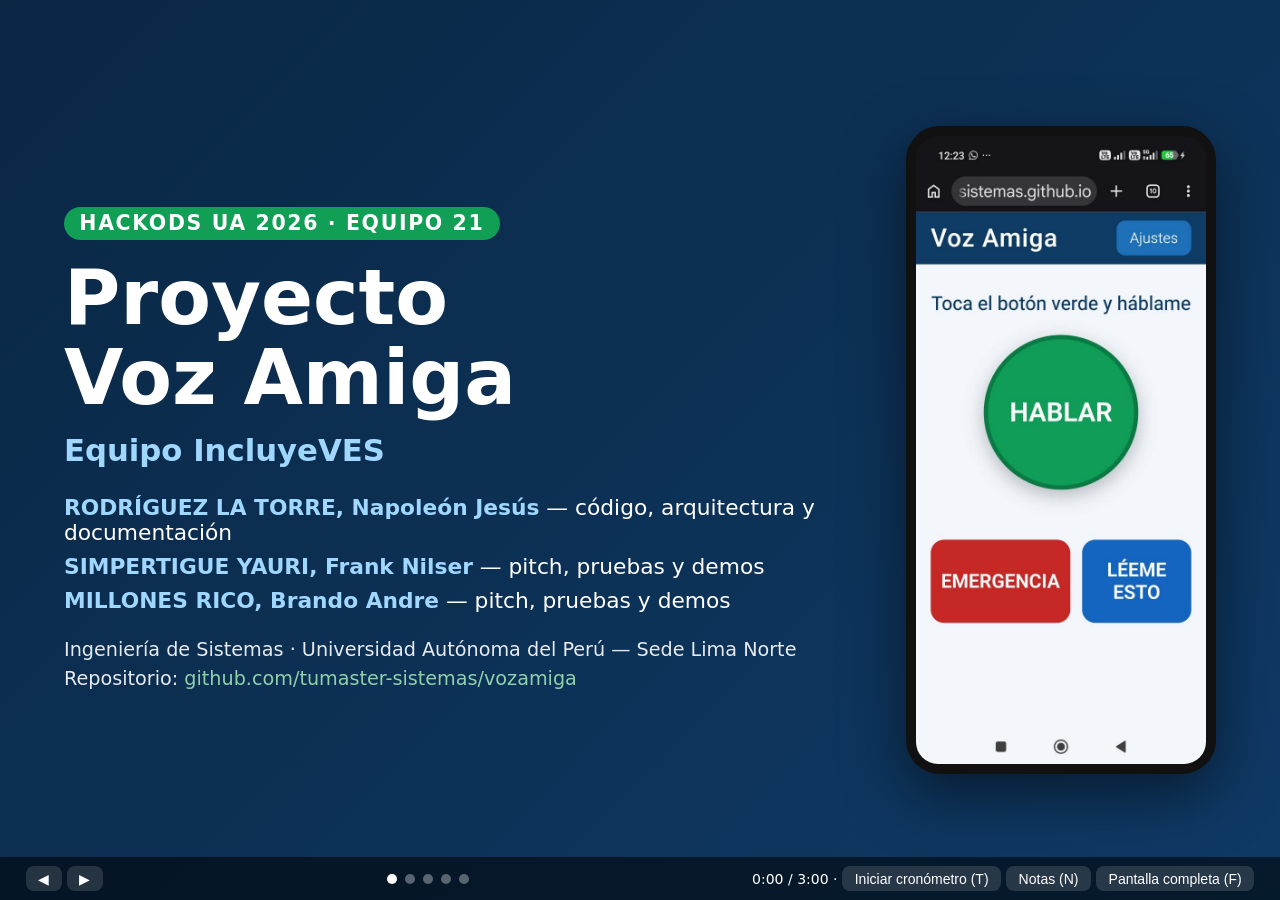
==== pitch-vozamiga.html @ fbb9a9b3 "feat: agregar pitch de VozAmiga de 5 diapositivas" ====
<!doctype html>
<html lang="es">
<head>
<meta charset="utf-8">
<meta name="viewport" content="width=device-width,initial-scale=1">
<title>VozAmiga — Pitch Equipo 21 IncluyeVES</title>
<style>
:root{--navy:#0f3a66;--navy2:#0a2744;--green:#119f55;--blue:#1565c0;--red:#c62828;--bg:#f2f6fc;--ink:#10253f}
*{box-sizing:border-box;margin:0;padding:0}
html,body{height:100%;background:#000;font-family:"Segoe UI",Roboto,system-ui,sans-serif;color:var(--ink);overflow:hidden}
.deck{position:relative;width:100vw;height:100vh}
.slide{position:absolute;inset:0;display:none;padding:4vh 5vw;flex-direction:column;justify-content:center}
.slide.active{display:flex;animation:in .4s ease}
@keyframes in{from{opacity:0;transform:translateY(8px)}to{opacity:1;transform:none}}
.dark{background:linear-gradient(135deg,var(--navy2),var(--navy));color:#fff}
.light{background:var(--bg)}
h1{font-size:clamp(34px,6vw,84px);line-height:1.05;font-weight:800}
h2{font-size:clamp(28px,4.4vw,60px);line-height:1.12;font-weight:800}
.tag{display:inline-block;background:var(--green);color:#fff;font-weight:700;letter-spacing:.08em;padding:.5vh 1.2vw;border-radius:999px;font-size:clamp(14px,1.6vw,22px)}
.row{display:flex;gap:4vw;align-items:center;justify-content:center}
.col{flex:1}
/* slide 1 */
.s1 .phone{height:72vh;border-radius:34px;border:10px solid #111;box-shadow:0 20px 60px rgba(0,0,0,.5);background:#111}
.s1 .phone img{height:100%;display:block;border-radius:22px}
.team{margin-top:3vh;display:grid;gap:1vh;font-size:clamp(14px,1.7vw,24px)}
.team b{color:#9fd7ff}
.meta{margin-top:2.5vh;font-size:clamp(13px,1.5vw,21px);opacity:.9;line-height:1.5}
.meta a{color:#9fe3b6;text-decoration:none}
/* slide 2 */
.photo{position:relative;width:100%;height:68vh;border-radius:20px;overflow:hidden;background:#d9e3f0;box-shadow:0 14px 40px rgba(16,37,63,.25);cursor:pointer;display:flex;align-items:center;justify-content:center;text-align:center}
.photo img{position:absolute;inset:0;width:100%;height:100%;object-fit:cover;display:none}
.photo.has img{display:block}
.photo .ph{padding:4vw;color:#33506f;font-size:clamp(14px,1.6vw,22px)}
.photo.has .ph{display:none}
.photo input{display:none}
.hl{color:var(--red)}
.pill{display:inline-block;margin-top:2.5vh;background:var(--navy);color:#fff;padding:1vh 1.6vw;border-radius:14px;font-weight:700;font-size:clamp(16px,2vw,28px)}
/* slide 3 */
.stack{display:grid;grid-template-columns:repeat(3,1fr);gap:2vw;margin:4vh 0 3vh}
.card{background:#fff;color:var(--ink);border-radius:18px;padding:2.2vh 1.6vw;text-align:center;box-shadow:0 8px 24px rgba(0,0,0,.25)}
.card .big{font-size:clamp(20px,2.6vw,38px);font-weight:800;color:var(--navy)}
.card .sm{font-size:clamp(13px,1.4vw,20px);opacity:.75;margin-top:.5vh}
.lang h3{font-size:clamp(16px,1.8vw,26px);margin-bottom:1.4vh;font-weight:600}
.bar{display:flex;height:4vh;border-radius:10px;overflow:hidden;font-weight:700;font-size:clamp(12px,1.4vw,20px)}
.bar div{display:flex;align-items:center;justify-content:center;color:#fff}
.legend{display:flex;gap:3vw;margin-top:1.2vh;font-size:clamp(13px,1.5vw,22px)}
.note{margin-top:2vh;font-size:clamp(13px,1.4vw,20px);opacity:.85}
/* slide 4 */
.qrbox{background:#fff;padding:1.2vw;border-radius:18px;box-shadow:0 10px 30px rgba(16,37,63,.2)}
.qrbox img{height:42vh;display:block}
.s4 .phone{height:66vh;border-radius:30px;border:9px solid #111;box-shadow:0 16px 44px rgba(0,0,0,.35);background:#111}
.s4 .phone img{height:100%;display:block;border-radius:20px}
.url{margin-top:1.6vh;font-size:clamp(13px,1.5vw,22px);font-weight:700;color:var(--navy);text-align:center;word-break:break-all}
/* slide 5 */
.s5{align-items:center;text-align:center}
.quote{font-size:clamp(30px,4.6vw,66px);font-weight:800;line-height:1.2;max-width:22ch;margin:0 auto}
.quote span{color:#7fe0a5}
.final{margin-top:4vh;font-size:clamp(16px,2.2vw,32px);max-width:44ch;opacity:.92;line-height:1.4}
.brand{margin-top:4vh;font-weight:800;font-size:clamp(18px,2.2vw,32px);letter-spacing:.04em}
/* hud */
.hud{position:fixed;left:0;right:0;bottom:0;display:flex;justify-content:space-between;align-items:center;padding:1vh 2vw;font-size:14px;color:#fff;background:rgba(0,0,0,.55);z-index:5}
.hud button{background:#fff2;border:0;color:#fff;border-radius:8px;padding:.5vh 1vw;cursor:pointer;font-size:14px}
.dots{display:flex;gap:8px}.dots i{width:10px;height:10px;border-radius:50%;background:#fff5}.dots i.on{background:#fff}
#notes{position:fixed;right:1vw;bottom:6vh;width:min(46vw,560px);max-height:62vh;overflow:auto;background:#fffffff2;color:var(--ink);border-radius:14px;padding:16px 18px;font-size:16px;line-height:1.5;box-shadow:0 10px 40px #0006;display:none;z-index:6}
#notes.show{display:block}
#notes b{color:var(--navy)}
@media (max-width:800px){.row{flex-direction:column}.s1 .phone,.s4 .phone{height:38vh}.photo{height:40vh}.qrbox img{height:26vh}}
@media print{.hud,#notes{display:none}.slide{display:flex!important;position:relative;height:100vh;page-break-after:always}html,body{overflow:visible}}
</style>
</head>
<body>
<div class="deck">

<!-- 1 -->
<section class="slide dark s1 active" data-time="0:30" data-notes="<b>(0:00–0:30) Portada.</b><br>«Buenas tardes. Somos el Equipo 21, IncluyeVES, de Ingeniería de Sistemas de la sede Lima Norte de la Universidad Autónoma del Perú. Hoy venimos a Villa El Salvador a presentar <b>VozAmiga</b>.»<br>«Yo soy… y conmigo están Napoleón, quien desarrolló el código, la arquitectura y la documentación, y Frank y Brando, que se encargaron del pitch, las pruebas y las demos.»<br>«Todo el proyecto está terminado y publicado en nuestro repositorio de GitHub.»">
  <div class="row">
    <div class="col">
      <span class="tag">HACKODS UA 2026 · EQUIPO 21</span>
      <h1 style="margin-top:2vh">Proyecto<br>Voz Amiga</h1>
      <p style="font-size:clamp(18px,2.4vw,34px);margin-top:1.5vh;color:#9fd7ff;font-weight:700">Equipo IncluyeVES</p>
      <div class="team">
        <div><b>RODRÍGUEZ LA TORRE, Napoleón Jesús</b> — código, arquitectura y documentación</div>
        <div><b>SIMPERTIGUE YAURI, Frank Nilser</b> — pitch, pruebas y demos</div>
        <div><b>MILLONES RICO, Brando Andre</b> — pitch, pruebas y demos</div>
      </div>
      <div class="meta">
        Ingeniería de Sistemas · Universidad Autónoma del Perú — Sede Lima Norte<br>
        Repositorio: <a href="https://github.com/tumaster-sistemas/vozamiga" target="_blank">github.com/tumaster-sistemas/vozamiga</a>
      </div>
    </div>
    <div class="phone"><img src="[data-uri]" alt="Pantalla de VozAmiga"></div>
  </div>
</section>

<!-- 2 -->
<section class="slide light" data-time="0:40" data-notes="<b>(0:30–1:10) El problema.</b><br>«Imaginen a una persona mayor aquí en Villa El Salvador. Necesita saber dónde atenderse, qué trámite hacer, o a quién llamar en una urgencia. Pero tiene el celular en la mano y no sabe por dónde empezar: textos pequeños, muchas pantallas, un teclado difícil.»<br>«A eso se le llama <b>brecha digital</b>, y es una desigualdad real: quien no domina la tecnología se queda sin acceso a información que necesita. Por eso trabajamos el <b>ODS 10: Reducción de las desigualdades</b>.»<br>«Nuestra pregunta fue: ¿y si en vez de escribir, solo pudieran hablar?»">
  <div class="row">
    <div class="col">
      <span class="tag" style="background:var(--red)">BRECHA DIGITAL · ODS 10</span>
      <h2 style="margin-top:2.5vh">Cuando un adulto mayor necesita <span class="hl">información y orientación</span>…<br>y no sabe de tecnología.</h2>
      <div class="pill">Villa El Salvador · Lima</div>
    </div>
    <div class="col">
      <label class="photo" id="photo2" title="Clic para elegir una foto">
        <img id="img2" alt="Adulto mayor con dificultad para usar el celular" src="adulto-mayor.jpg" onload="this.parentNode.classList.add('has')" onerror="this.removeAttribute('src')">
        <div class="ph">📷 Foto: adulto mayor con el celular sin saber qué hacer<br><small>(clic aquí para elegir la imagen)</small></div>
        <input type="file" accept="image/*" id="file2">
      </label>
    </div>
  </div>
</section>

<!-- 3 -->
<section class="slide dark" data-time="0:35" data-notes="<b>(1:10–1:45) Arquitectura y tecnología.</b><br>«Para lograrlo construimos una aplicación web ligera: HTML, CSS y JavaScript, publicada en GitHub Pages. No hay que instalar nada, basta un navegador.»<br>«La voz funciona con la <b>Web Speech API</b> del navegador: reconoce lo que la persona dice y lee la respuesta en voz alta. Para las consultas más comunes tenemos respuestas ya programadas, y para las demás usamos inteligencia artificial: Gemini y, como alternativa, Pollinations.»<br>«El código es 53.8% JavaScript, 25.1% CSS y 21.1% HTML.»<br><i>Si preguntan por el backend: la lógica corre en el navegador; las consultas de IA salen a servicios externos.</i>">
  <h2>Arquitectura y tecnología</h2>
  <div class="stack">
    <div class="card"><div class="big">🎙️ Voz</div><div class="sm">Web Speech API<br>hablar y escuchar</div></div>
    <div class="card"><div class="big">⚙️ App web</div><div class="sm">HTML · CSS · JavaScript<br>GitHub Pages</div></div>
    <div class="card"><div class="big">🤖 IA opcional</div><div class="sm">Gemini · Pollinations<br>+ respuestas programadas</div></div>
  </div>
  <div class="lang">
    <h3>Languages</h3>
    <div class="bar">
      <div style="width:53.8%;background:#f1c40f;color:#222">JavaScript</div>
      <div style="width:25.1%;background:#8e44ad">CSS</div>
      <div style="width:21.1%;background:#e34c26">HTML</div>
    </div>
    <div class="legend"><span>JavaScript <b>53.8%</b></span><span>CSS <b>25.1%</b></span><span>HTML <b>21.1%</b></span></div>
  </div>
</section>

<!-- 4 -->
<section class="slide light s4" data-time="0:45" data-notes="<b>(1:45–2:30) Demo en vivo.</b><br>«Y ahora lo mejor: ya funciona. Escaneen este código QR con su celular.»<br><b>Demo (celular ya preparado):</b> 1) tocar <b>HABLAR</b> y hacer una pregunta sencilla; 2) mostrar que la respuesta aparece y se escucha; 3) abrir <b>EMERGENCIA</b> y mostrar los accesos; 4) abrir <b>LÉEME ESTO</b> y reproducir un texto.<br>«Tres botones grandes: <b>HABLAR</b>, <b>EMERGENCIA</b> y <b>LÉEME ESTO</b>. Sin menús, sin teclado.»<br><i>Tip: probar antes micrófono y sonido, y tener un plan B (captura o video) si falla el internet.</i>">
  <div style="text-align:center;margin-bottom:2vh"><span class="tag">DEMO EN VIVO · YA FUNCIONA</span></div>
  <div class="row">
    <div class="phone"><img src="[data-uri]" alt="App VozAmiga: HABLAR, EMERGENCIA, LÉEME ESTO"></div>
    <div style="text-align:center">
      <div class="qrbox"><img src="[data-uri]" alt="Código QR de la demo"></div>
      <div style="margin-top:1.6vh;font-size:clamp(18px,2.2vw,32px);font-weight:800;color:var(--navy)">Escanéalo y pruébalo</div>
      <div class="url">tumaster-sistemas.github.io/vozamiga</div>
    </div>
  </div>
</section>

<!-- 5 -->
<section class="slide dark s5" data-time="0:30" data-notes="<b>(2:30–3:00) Cierre.</b><br>«Creemos que <b>la tecnología no debería exigirnos más capacidades para poder acceder a nuestros derechos</b>.»<br>«VozAmiga busca que una persona pueda pedir orientación, escuchar información y encontrar ayuda sin tener que dominar un teléfono inteligente.»<br>«Es un prototipo de orientación, y seguiremos mejorándolo validándolo con adultos mayores. Somos el Equipo 21, IncluyeVES. Muchas gracias.»">
  <div class="quote">«La tecnología no debería exigirnos <span>más capacidades</span> para poder acceder a nuestros derechos».</div>
  <div class="final">VozAmiga busca que una persona pueda pedir orientación, escuchar información y encontrar ayuda sin tener que dominar un teléfono inteligente.</div>
  <div class="brand">🎙️ VozAmiga · Equipo 21 IncluyeVES · ODS 10</div>
</section>

</div>

<div id="notes"></div>
<div class="hud">
  <div><button id="prev">◀</button> <button id="next">▶</button></div>
  <div class="dots" id="dots"></div>
  <div><span id="clock">0:00</span> / 3:00 · <button id="tbtn">Iniciar cronómetro (T)</button> <button id="nbtn">Notas (N)</button> <button id="fbtn">Pantalla completa (F)</button></div>
</div>

<script>
const slides=[...document.querySelectorAll('.slide')];
const dots=document.getElementById('dots'),notes=document.getElementById('notes');
let i=0;
slides.forEach((_,k)=>{const d=document.createElement('i');dots.appendChild(d)});
function show(n){
  i=Math.max(0,Math.min(slides.length-1,n));
  slides.forEach((s,k)=>s.classList.toggle('active',k===i));
  [...dots.children].forEach((d,k)=>d.classList.toggle('on',k===i));
  notes.innerHTML='<b>Diapositiva '+(i+1)+' · ~'+slides[i].dataset.time+'</b><br><br>'+slides[i].dataset.notes;
}
document.getElementById('prev').onclick=()=>show(i-1);
document.getElementById('next').onclick=()=>show(i+1);
document.getElementById('nbtn').onclick=()=>notes.classList.toggle('show');
document.getElementById('fbtn').onclick=()=>document.fullscreenElement?document.exitFullscreen():document.documentElement.requestFullscreen();
let t0=null,timer=null;
function tick(){const s=Math.floor((Date.now()-t0)/1000);const c=document.getElementById('clock');c.textContent=Math.floor(s/60)+':'+String(s%60).padStart(2,'0');c.style.color=s>180?'#ff8a80':s>165?'#ffd54f':'#fff'}
function toggleTimer(){const b=document.getElementById('tbtn');if(timer){clearInterval(timer);timer=null;b.textContent='Iniciar cronómetro (T)'}else{t0=Date.now();timer=setInterval(tick,250);b.textContent='Detener cronómetro (T)'}}
document.getElementById('tbtn').onclick=toggleTimer;
document.addEventListener('keydown',e=>{
  if(['ArrowRight','PageDown',' '].includes(e.key)){e.preventDefault();show(i+1)}
  else if(['ArrowLeft','PageUp'].includes(e.key)){show(i-1)}
  else if(e.key==='n'||e.key==='N')notes.classList.toggle('show');
  else if(e.key==='t'||e.key==='T')toggleTimer();
  else if(e.key==='f'||e.key==='F')document.getElementById('fbtn').click();
});
document.getElementById('file2').addEventListener('change',e=>{
  const f=e.target.files[0];if(!f)return;
  const r=new FileReader();r.onload=()=>{const im=document.getElementById('img2');im.src=r.result;};r.readAsDataURL(f);
});
show(0);
</script>
</body>
</html>
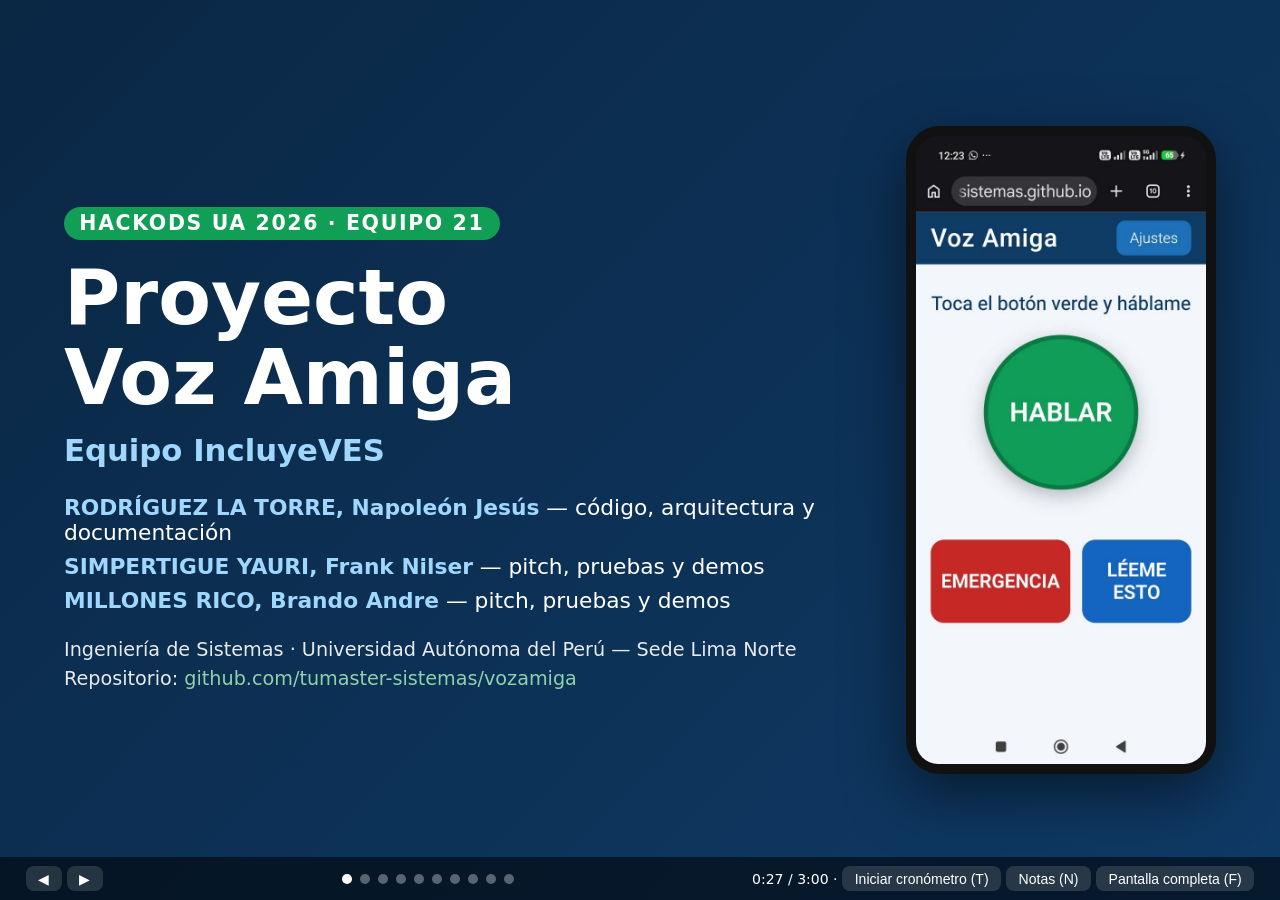
==== commit fda6044a: "docs: Actualización de la presentación de VozAmiga con cinco diapositivas, enfoque en ODS 10 y brech" ====
--- a/pitch-vozamiga.html
+++ b/pitch-vozamiga.html
@@ -1,7 +1,7 @@
-<!doctype html>
-<html lang="es">
-<head>
-<meta charset="utf-8">
+<!DOCTYPE html>
+<!-- saved from url=(0053)file:///C:/Users/Master/Downloads/pitch-vozamiga.html -->
+<html lang="es"><head><meta http-equiv="Content-Type" content="text/html; charset=UTF-8">
+
 <meta name="viewport" content="width=device-width,initial-scale=1">
 <title>VozAmiga — Pitch Equipo 21 IncluyeVES</title>
 <style>
@@ -72,7 +72,7 @@
 <div class="deck">
 
 <!-- 1 -->
-<section class="slide dark s1 active" data-time="0:30" data-notes="<b>(0:00–0:30) Portada.</b><br>«Buenas tardes. Somos el Equipo 21, IncluyeVES, de Ingeniería de Sistemas de la sede Lima Norte de la Universidad Autónoma del Perú. Hoy venimos a Villa El Salvador a presentar <b>VozAmiga</b>.»<br>«Yo soy… y conmigo están Napoleón, quien desarrolló el código, la arquitectura y la documentación, y Frank y Brando, que se encargaron del pitch, las pruebas y las demos.»<br>«Todo el proyecto está terminado y publicado en nuestro repositorio de GitHub.»">
+<section class="slide dark s1" data-time="0:30" data-notes="&lt;b&gt;(0:00–0:30) Portada.&lt;/b&gt;&lt;br&gt;«Buenas tardes. Somos el Equipo 21, IncluyeVES, de Ingeniería de Sistemas de la sede Lima Norte de la Universidad Autónoma del Perú. Hoy venimos a Villa El Salvador a presentar &lt;b&gt;VozAmiga&lt;/b&gt;.»&lt;br&gt;«Yo soy… y conmigo están Napoleón, quien desarrolló el código, la arquitectura y la documentación, y Frank y Brando, que se encargaron del pitch, las pruebas y las demos.»&lt;br&gt;«Todo el proyecto está terminado y publicado en nuestro repositorio de GitHub.»">
   <div class="row">
     <div class="col">
       <span class="tag">HACKODS UA 2026 · EQUIPO 21</span>
@@ -93,7 +93,7 @@
 </section>
 
 <!-- 2 -->
-<section class="slide light" data-time="0:40" data-notes="<b>(0:30–1:10) El problema.</b><br>«Imaginen a una persona mayor aquí en Villa El Salvador. Necesita saber dónde atenderse, qué trámite hacer, o a quién llamar en una urgencia. Pero tiene el celular en la mano y no sabe por dónde empezar: textos pequeños, muchas pantallas, un teclado difícil.»<br>«A eso se le llama <b>brecha digital</b>, y es una desigualdad real: quien no domina la tecnología se queda sin acceso a información que necesita. Por eso trabajamos el <b>ODS 10: Reducción de las desigualdades</b>.»<br>«Nuestra pregunta fue: ¿y si en vez de escribir, solo pudieran hablar?»">
+<section class="slide light" data-time="0:40" data-notes="&lt;b&gt;(0:30–1:10) El problema.&lt;/b&gt;&lt;br&gt;«Imaginen a una persona mayor aquí en Villa El Salvador. Necesita saber dónde atenderse, qué trámite hacer, o a quién llamar en una urgencia. Pero tiene el celular en la mano y no sabe por dónde empezar: textos pequeños, muchas pantallas, un teclado difícil.»&lt;br&gt;«A eso se le llama &lt;b&gt;brecha digital&lt;/b&gt;, y es una desigualdad real: quien no domina la tecnología se queda sin acceso a información que necesita. Por eso trabajamos el &lt;b&gt;ODS 10: Reducción de las desigualdades&lt;/b&gt;.»&lt;br&gt;«Nuestra pregunta fue: ¿y si en vez de escribir, solo pudieran hablar?»">
   <div class="row">
     <div class="col">
       <span class="tag" style="background:var(--red)">BRECHA DIGITAL · ODS 10</span>
@@ -101,8 +101,8 @@
       <div class="pill">Villa El Salvador · Lima</div>
     </div>
     <div class="col">
-      <label class="photo" id="photo2" title="Clic para elegir una foto">
-        <img id="img2" alt="Adulto mayor con dificultad para usar el celular" src="adulto-mayor.jpg" onload="this.parentNode.classList.add('has')" onerror="this.removeAttribute('src')">
+      <label class="photo has" id="photo2" title="Clic para elegir una foto">
+        <img id="img2" alt="Adulto mayor con dificultad para usar el celular" onload="this.parentNode.classList.add('has')" onerror="this.removeAttribute('src')" src="[data-uri]